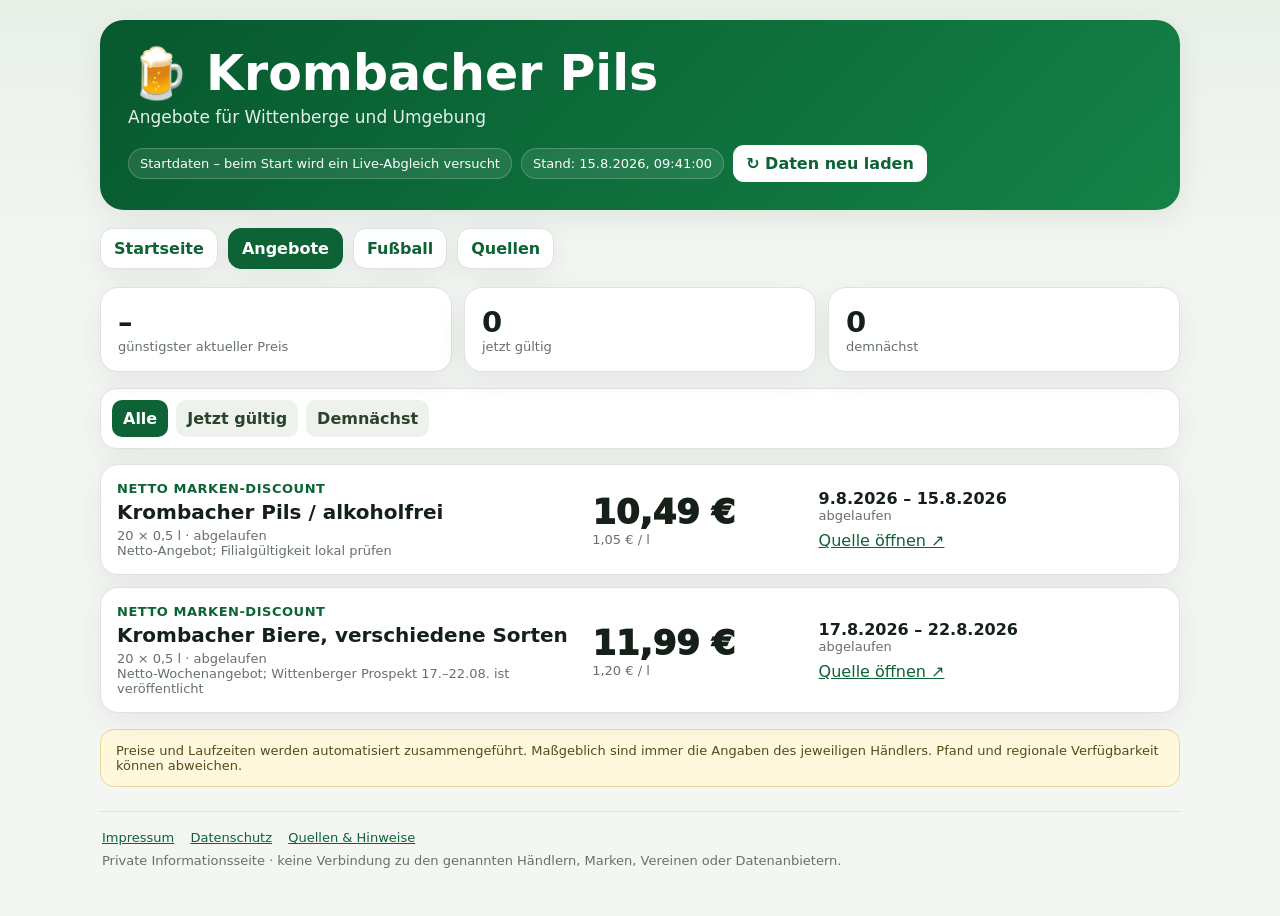
==== angebote/index.html @ 3f163179 "Regionale Uebersichten starten" ====
<!doctype html>
<html lang="de"><head>
<meta charset="utf-8"><meta name="viewport" content="width=device-width,initial-scale=1">
<meta name="robots" content="noindex,nofollow,noarchive">
<title>Krombacher-Angebote – Wittenberge</title>
<link rel="stylesheet" href="../assets/style.css">
</head><body><div class="wrap">
<section class="hero"><h1>🍺 Krombacher Pils</h1><p>Angebote für Wittenberge und Umgebung</p>
<div class="bar"><span class="badge" id="status">Daten werden geladen …</span><span class="badge" id="updated">Stand: –</span><button class="btn" id="reload">↻ Daten neu laden</button></div>
</section>
<nav class="nav" aria-label="Hauptnavigation"><a href="../">Startseite</a><a class="current" href="./">Angebote</a><a href="../fussball/">Fußball</a><a href="../quellen.html#angebote">Quellen</a></nav>
<section class="stats"><div class="stat"><div class="n" id="best">–</div><div class="l">günstigster aktueller Preis</div></div><div class="stat"><div class="n" id="active">–</div><div class="l">jetzt gültig</div></div><div class="stat"><div class="n" id="future">–</div><div class="l">demnächst</div></div></section>
<div class="controls"><button class="f on" data-f="all">Alle</button><button class="f" data-f="active">Jetzt gültig</button><button class="f" data-f="future">Demnächst</button></div>
<div id="cards" class="cards"></div>
<div class="notice">Preise und Laufzeiten werden automatisiert zusammengeführt. Maßgeblich sind immer die Angaben des jeweiligen Händlers. Pfand und regionale Verfügbarkeit können abweichen.</div>

<footer>
  <a href="../impressum.html">Impressum</a>
  <a href="../datenschutz.html">Datenschutz</a>
  <a href="../quellen.html">Quellen & Hinweise</a>
  <div class="small" style="margin-top:8px">Private Informationsseite · keine Verbindung zu den genannten Händlern, Marken, Vereinen oder Datenanbietern.</div>
</footer>

</div>
<script>
let data={offers:[]},fil="all";const $=s=>document.querySelector(s);
function D(s){return new Date(s+"T00:00:00")} function T(){let d=new Date;return new Date(d.getFullYear(),d.getMonth(),d.getDate())}
function E(s){return String(s??"").replace(/[&<>"']/g,m=>({"&":"&amp;","<":"&lt;",">":"&gt;",'"':"&quot;","'":"&#39;"}[m]))}
function euro(n){return Number(n).toLocaleString("de-DE",{style:"currency",currency:"EUR"})}
function state(o){let t=T();return t<D(o.start)?"future":t>D(o.end)?"expired":"active"}
function fmt(s){return D(s).toLocaleDateString("de-DE")}
function remain(o){let t=T(),a=D(o.start),e=D(o.end),day=86400000;if(t<a){let n=Math.ceil((a-t)/day);return n==1?"beginnt morgen":`beginnt in ${n} Tagen`}if(t>e)return"abgelaufen";let n=Math.floor((e-t)/day);return n==0?"nur noch heute":n==1?"noch 1 Tag":`noch ${n} Tage`}
function render(){let a=data.offers||[],valid=a.filter(o=>state(o)!="expired"),best=valid.length?Math.min(...valid.map(o=>+o.price)):null;$("#best").textContent=best==null?"–":euro(best);$("#active").textContent=a.filter(o=>state(o)=="active").length;$("#future").textContent=a.filter(o=>state(o)=="future").length;$("#status").textContent=data.status||"Daten geladen";$("#updated").textContent=data.updated?"Stand: "+new Date(data.updated).toLocaleString("de-DE"):"Stand: –";let list=a.filter(o=>fil=="all"||state(o)==fil).sort((x,y)=>D(x.end)-D(y.end)),b=$("#cards");b.innerHTML="";if(!list.length){b.innerHTML='<div class="empty">Keine Angebote in dieser Auswahl.</div>';return}for(const o of list){b.insertAdjacentHTML("beforeend",`<article class="card grid3"><div><div class="shop">${E(o.retailer)}</div><div class="product">${E(o.product)}</div><div class="meta">${E(o.pack||"")} · ${state(o)=="active"?"jetzt gültig":state(o)=="future"?"demnächst":"abgelaufen"}</div><div class="small">${E(o.scope||o.note||"")}</div></div><div><div class="price">${euro(o.price)}</div><div class="small">${o.liter_price?euro(o.liter_price)+" / l":""}</div></div><div><b>${fmt(o.start)} – ${fmt(o.end)}</b><div class="small">${E(remain(o))}</div><div style="margin-top:8px"><a target="_blank" rel="noopener noreferrer" href="${o.source_url||"#"}">Quelle öffnen ↗</a></div></div></article>`)}}
async function load(){try{let r=await fetch("angebote.json?"+Date.now(),{cache:"no-store"});data=await r.json();render()}catch(e){$("#status").textContent="Daten konnten nicht geladen werden"}}
$("#reload").onclick=load;document.querySelectorAll(".f").forEach(b=>b.onclick=()=>{document.querySelectorAll(".f").forEach(x=>x.classList.remove("on"));b.classList.add("on");fil=b.dataset.f;render()});load();
</script></body></html>
---- assets/style.css ----
:root{
  --green:#0d6335;--green2:#16894a;--dark:#152019;--muted:#667168;
  --bg:#f3f6f2;--card:#fff;--line:#dce5dd;--gold:#c79a1a;
  --red:#9a3d37;--shadow:0 8px 28px rgba(21,55,30,.08);
}
*{box-sizing:border-box}
html{color-scheme:light}
body{margin:0;font-family:system-ui,-apple-system,BlinkMacSystemFont,"Segoe UI",sans-serif;background:linear-gradient(#e8f0e8 0,#f4f6f3 280px);color:var(--dark)}
a{color:var(--green)}
.wrap{max-width:1120px;margin:auto;padding:20px}
.hero{background:linear-gradient(135deg,#07582e,#148247);color:#fff;border-radius:24px;padding:28px;box-shadow:var(--shadow)}
.hero h1{margin:0;font-size:clamp(30px,5vw,49px);line-height:1.05}
.hero p{margin:8px 0 0;opacity:.9;font-size:17px}
.bar{display:flex;gap:9px;align-items:center;flex-wrap:wrap;margin-top:18px}
.badge{background:#ffffff18;border:1px solid #ffffff35;border-radius:999px;padding:7px 11px;font-size:13px}
.btn{border:0;border-radius:11px;padding:9px 13px;font:inherit;font-weight:800;cursor:pointer;background:#fff;color:var(--green)}
.nav{display:flex;gap:10px;flex-wrap:wrap;margin:18px 0}
.nav a{background:#fff;border:1px solid var(--line);border-radius:13px;padding:10px 13px;text-decoration:none;font-weight:750;box-shadow:var(--shadow)}
.nav a.current{background:var(--green);border-color:var(--green);color:#fff}
.stats{display:grid;grid-template-columns:repeat(3,1fr);gap:12px;margin:16px 0}
.stat,.panel,.card{background:#fff;border:1px solid var(--line);border-radius:18px;box-shadow:var(--shadow)}
.stat{padding:17px}.stat .n{font-size:29px;font-weight:900}.stat .l{color:var(--muted);font-size:13px}
.controls{background:#fff;border:1px solid var(--line);border-radius:16px;padding:11px;display:flex;gap:8px;flex-wrap:wrap;box-shadow:var(--shadow);margin:15px 0}
.controls button,.controls select{font:inherit;border-radius:10px;padding:9px 11px}
.controls button{border:0;background:#edf2ed;color:#29432e;font-weight:750;cursor:pointer}
.controls button.on{background:var(--green);color:#fff}
.controls select{border:1px solid var(--line);background:#fff;margin-left:auto}
.cards{display:grid;gap:12px}.card{padding:16px}
.shop{color:var(--green);font-weight:900;font-size:13px;text-transform:uppercase;letter-spacing:.04em}
.product{font-size:20px;font-weight:850;margin:4px 0}
.meta,.small{font-size:13px;color:var(--muted)}
.price{font-size:34px;font-weight:950}
.grid3{display:grid;grid-template-columns:1.2fr .55fr .9fr;gap:16px;align-items:center}
.game{display:grid;grid-template-columns:155px 1fr 120px;gap:15px;align-items:center}
.game.core{border-left:5px solid var(--green)}
.teams{display:grid;grid-template-columns:1fr auto 1fr;gap:12px;align-items:center;font-size:18px;font-weight:800}
.home{text-align:right}.score{min-width:72px;text-align:center;font-size:25px;font-weight:950;background:#f1f5f1;border-radius:10px;padding:6px 8px}
.score.s{font-size:14px;color:var(--muted)}
.day{display:flex;align-items:center;gap:10px;margin:23px 0 9px}.day h2{font-size:20px;margin:0}.day i{height:1px;flex:1;background:var(--line)}
.panel{padding:20px;margin:16px 0}.panel h1,.panel h2,.panel h3{margin-top:0}
.notice{background:#fff8dc;border:1px solid #ead797;color:#59491d;padding:13px 15px;border-radius:14px;margin-top:16px;font-size:13px}
.placeholder{background:#fff1f0;border:1px solid #e4aaa5;color:#722d28;padding:2px 5px;border-radius:5px;font-weight:800}
footer{margin-top:24px;border-top:1px solid var(--line);padding:18px 2px 28px;color:var(--muted);font-size:13px}
footer a{margin-right:12px}
.kacheln{display:grid;grid-template-columns:repeat(2,1fr);gap:16px;margin-top:18px}
.kachel{background:#fff;border:1px solid var(--line);border-radius:22px;padding:23px;text-decoration:none;color:var(--dark);box-shadow:var(--shadow)}
.kachel strong{display:block;font-size:25px;margin-bottom:7px}.kachel span{color:var(--muted)}
.empty{padding:35px;text-align:center;background:#fff;border-radius:17px;color:var(--muted)}
code{background:#edf2ed;padding:2px 5px;border-radius:5px}
@media(max-width:780px){
  .stats,.kacheln{grid-template-columns:1fr}.grid3,.game{grid-template-columns:1fr}
  .teams{font-size:15px}.controls select{margin-left:0;width:100%}
}
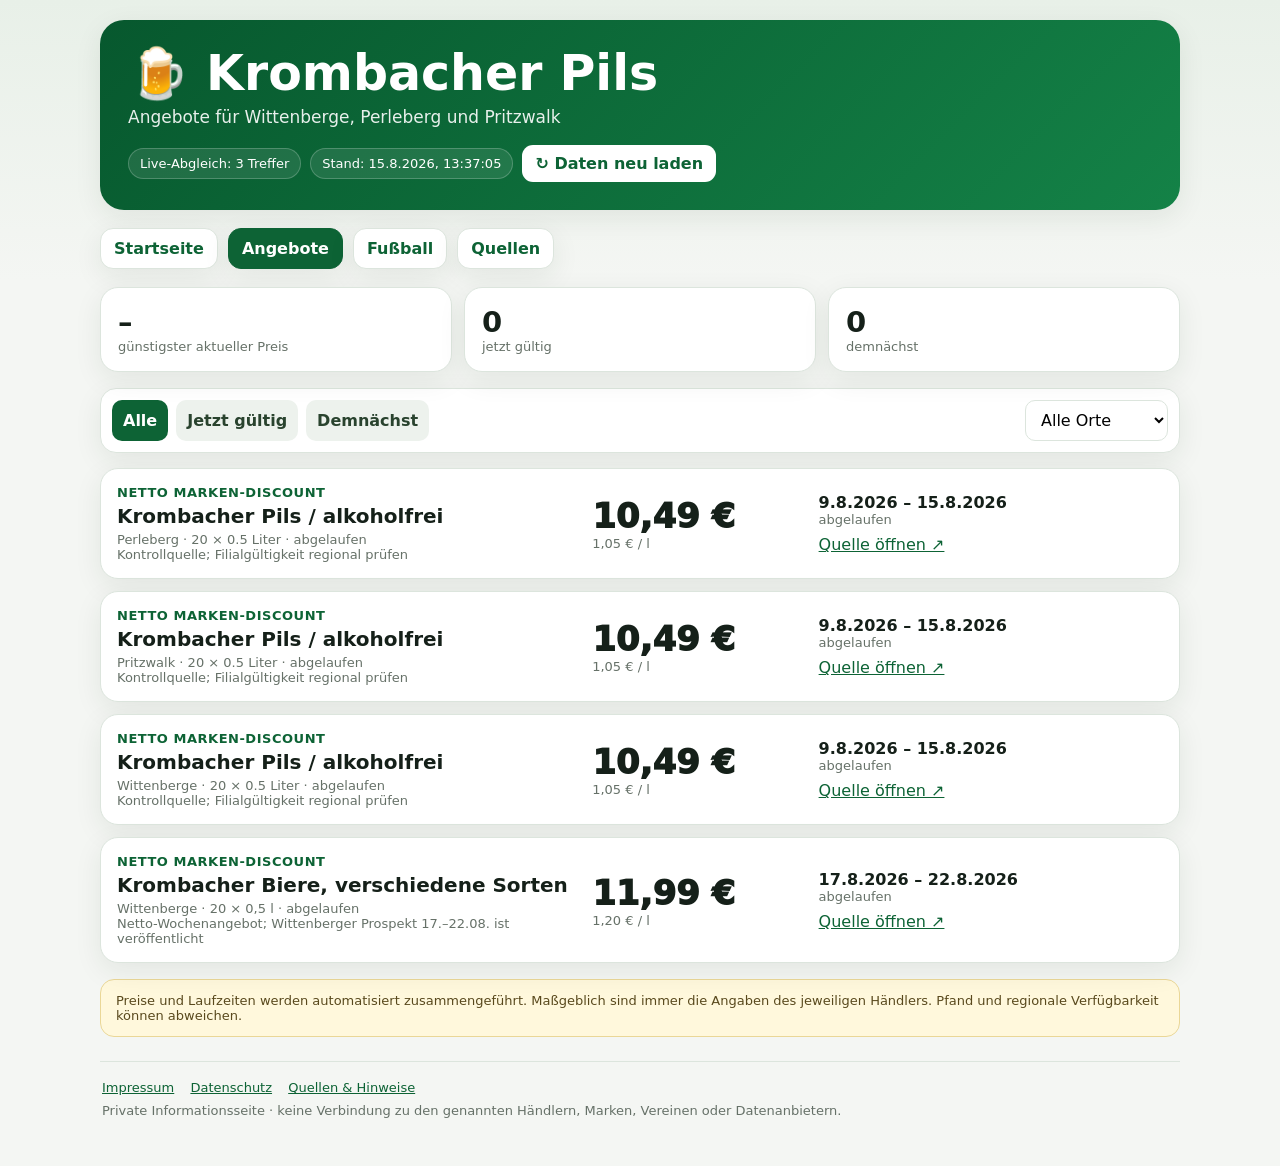
==== commit 1cda1dc5: "Krombacher-Angebote um Perleberg und Pritzwalk erweitern" ====
--- a/angebote/index.html
+++ b/angebote/index.html
@@ -2,15 +2,15 @@
 <html lang="de"><head>
 <meta charset="utf-8"><meta name="viewport" content="width=device-width,initial-scale=1">
 <meta name="robots" content="noindex,nofollow,noarchive">
-<title>Krombacher-Angebote – Wittenberge</title>
+<title>Krombacher-Angebote – Prignitz</title>
 <link rel="stylesheet" href="../assets/style.css">
 </head><body><div class="wrap">
-<section class="hero"><h1>🍺 Krombacher Pils</h1><p>Angebote für Wittenberge und Umgebung</p>
+<section class="hero"><h1>🍺 Krombacher Pils</h1><p>Angebote für Wittenberge, Perleberg und Pritzwalk</p>
 <div class="bar"><span class="badge" id="status">Daten werden geladen …</span><span class="badge" id="updated">Stand: –</span><button class="btn" id="reload">↻ Daten neu laden</button></div>
 </section>
 <nav class="nav" aria-label="Hauptnavigation"><a href="../">Startseite</a><a class="current" href="./">Angebote</a><a href="../fussball/">Fußball</a><a href="../quellen.html#angebote">Quellen</a></nav>
 <section class="stats"><div class="stat"><div class="n" id="best">–</div><div class="l">günstigster aktueller Preis</div></div><div class="stat"><div class="n" id="active">–</div><div class="l">jetzt gültig</div></div><div class="stat"><div class="n" id="future">–</div><div class="l">demnächst</div></div></section>
-<div class="controls"><button class="f on" data-f="all">Alle</button><button class="f" data-f="active">Jetzt gültig</button><button class="f" data-f="future">Demnächst</button></div>
+<div class="controls"><button class="f on" data-f="all">Alle</button><button class="f" data-f="active">Jetzt gültig</button><button class="f" data-f="future">Demnächst</button><select id="place"><option value="">Alle Orte</option></select></div>
 <div id="cards" class="cards"></div>
 <div class="notice">Preise und Laufzeiten werden automatisiert zusammengeführt. Maßgeblich sind immer die Angaben des jeweiligen Händlers. Pfand und regionale Verfügbarkeit können abweichen.</div>
 
@@ -30,7 +30,9 @@
 function state(o){let t=T();return t<D(o.start)?"future":t>D(o.end)?"expired":"active"}
 function fmt(s){return D(s).toLocaleDateString("de-DE")}
 function remain(o){let t=T(),a=D(o.start),e=D(o.end),day=86400000;if(t<a){let n=Math.ceil((a-t)/day);return n==1?"beginnt morgen":`beginnt in ${n} Tagen`}if(t>e)return"abgelaufen";let n=Math.floor((e-t)/day);return n==0?"nur noch heute":n==1?"noch 1 Tag":`noch ${n} Tage`}
-function render(){let a=data.offers||[],valid=a.filter(o=>state(o)!="expired"),best=valid.length?Math.min(...valid.map(o=>+o.price)):null;$("#best").textContent=best==null?"–":euro(best);$("#active").textContent=a.filter(o=>state(o)=="active").length;$("#future").textContent=a.filter(o=>state(o)=="future").length;$("#status").textContent=data.status||"Daten geladen";$("#updated").textContent=data.updated?"Stand: "+new Date(data.updated).toLocaleString("de-DE"):"Stand: –";let list=a.filter(o=>fil=="all"||state(o)==fil).sort((x,y)=>D(x.end)-D(y.end)),b=$("#cards");b.innerHTML="";if(!list.length){b.innerHTML='<div class="empty">Keine Angebote in dieser Auswahl.</div>';return}for(const o of list){b.insertAdjacentHTML("beforeend",`<article class="card grid3"><div><div class="shop">${E(o.retailer)}</div><div class="product">${E(o.product)}</div><div class="meta">${E(o.pack||"")} · ${state(o)=="active"?"jetzt gültig":state(o)=="future"?"demnächst":"abgelaufen"}</div><div class="small">${E(o.scope||o.note||"")}</div></div><div><div class="price">${euro(o.price)}</div><div class="small">${o.liter_price?euro(o.liter_price)+" / l":""}</div></div><div><b>${fmt(o.start)} – ${fmt(o.end)}</b><div class="small">${E(remain(o))}</div><div style="margin-top:8px"><a target="_blank" rel="noopener noreferrer" href="${o.source_url||"#"}">Quelle öffnen ↗</a></div></div></article>`)}}
-async function load(){try{let r=await fetch("angebote.json?"+Date.now(),{cache:"no-store"});data=await r.json();render()}catch(e){$("#status").textContent="Daten konnten nicht geladen werden"}}
-$("#reload").onclick=load;document.querySelectorAll(".f").forEach(b=>b.onclick=()=>{document.querySelectorAll(".f").forEach(x=>x.classList.remove("on"));b.classList.add("on");fil=b.dataset.f;render()});load();
+function ok(o){let p=$("#place").value;if(p&&(o.place||"Wittenberge")!=p)return false;if(fil!="all"&&state(o)!=fil)return false;return true}
+function places(){let cur=$("#place").value,a=[...new Set((data.offers||[]).map(o=>o.place||"Wittenberge"))].sort();$("#place").innerHTML='<option value="">Alle Orte</option>'+a.map(x=>`<option>${E(x)}</option>`).join("");if(a.includes(cur))$("#place").value=cur}
+function render(){let a=data.offers||[],valid=a.filter(o=>state(o)!="expired"),best=valid.length?Math.min(...valid.map(o=>+o.price)):null;$("#best").textContent=best==null?"–":euro(best);$("#active").textContent=a.filter(o=>state(o)=="active").length;$("#future").textContent=a.filter(o=>state(o)=="future").length;$("#status").textContent=data.status||"Daten geladen";$("#updated").textContent=data.updated?"Stand: "+new Date(data.updated).toLocaleString("de-DE"):"Stand: –";let list=a.filter(ok).sort((x,y)=>D(x.end)-D(y.end)||String(x.place||"").localeCompare(String(y.place||""))),b=$("#cards");b.innerHTML="";if(!list.length){b.innerHTML='<div class="empty">Keine Angebote in dieser Auswahl.</div>';return}for(const o of list){b.insertAdjacentHTML("beforeend",`<article class="card grid3"><div><div class="shop">${E(o.retailer)}</div><div class="product">${E(o.product)}</div><div class="meta">${E(o.place||"Wittenberge")} · ${E(o.pack||"")} · ${state(o)=="active"?"jetzt gültig":state(o)=="future"?"demnächst":"abgelaufen"}</div><div class="small">${E(o.scope||o.note||"")}</div></div><div><div class="price">${euro(o.price)}</div><div class="small">${o.liter_price?euro(o.liter_price)+" / l":""}</div></div><div><b>${fmt(o.start)} – ${fmt(o.end)}</b><div class="small">${E(remain(o))}</div><div style="margin-top:8px"><a target="_blank" rel="noopener noreferrer" href="${o.source_url||"#"}">Quelle öffnen ↗</a></div></div></article>`)}}
+async function load(){try{let r=await fetch("angebote.json?"+Date.now(),{cache:"no-store"});data=await r.json();places();render()}catch(e){$("#status").textContent="Daten konnten nicht geladen werden"}}
+$("#reload").onclick=load;document.querySelectorAll(".f").forEach(b=>b.onclick=()=>{document.querySelectorAll(".f").forEach(x=>x.classList.remove("on"));b.classList.add("on");fil=b.dataset.f;render()});$("#place").onchange=render;load();
 </script></body></html>
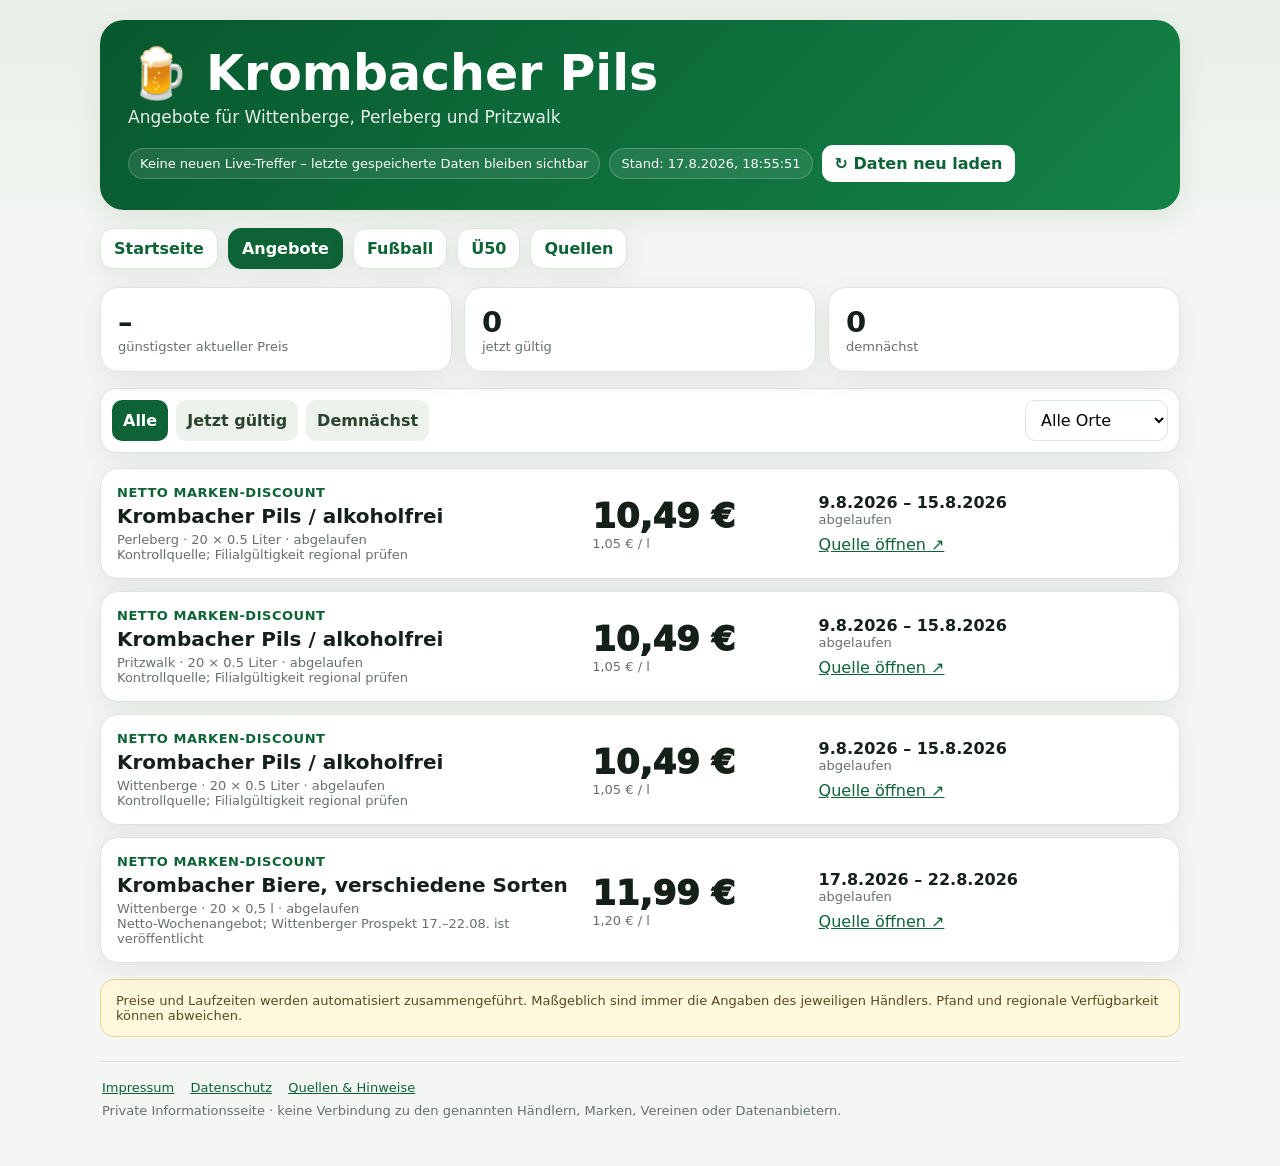
==== commit e0d71585: "UE50-Spielserie ergaenzen" ====
--- a/angebote/index.html
+++ b/angebote/index.html
@@ -8,7 +8,7 @@
 <section class="hero"><h1>🍺 Krombacher Pils</h1><p>Angebote für Wittenberge, Perleberg und Pritzwalk</p>
 <div class="bar"><span class="badge" id="status">Daten werden geladen …</span><span class="badge" id="updated">Stand: –</span><button class="btn" id="reload">↻ Daten neu laden</button></div>
 </section>
-<nav class="nav" aria-label="Hauptnavigation"><a href="../">Startseite</a><a class="current" href="./">Angebote</a><a href="../fussball/">Fußball</a><a href="../quellen.html#angebote">Quellen</a></nav>
+<nav class="nav" aria-label="Hauptnavigation"><a href="../">Startseite</a><a class="current" href="./">Angebote</a><a href="../fussball/">Fußball</a><a href="../ue50/">Ü50</a><a href="../quellen.html#angebote">Quellen</a></nav>
 <section class="stats"><div class="stat"><div class="n" id="best">–</div><div class="l">günstigster aktueller Preis</div></div><div class="stat"><div class="n" id="active">–</div><div class="l">jetzt gültig</div></div><div class="stat"><div class="n" id="future">–</div><div class="l">demnächst</div></div></section>
 <div class="controls"><button class="f on" data-f="all">Alle</button><button class="f" data-f="active">Jetzt gültig</button><button class="f" data-f="future">Demnächst</button><select id="place"><option value="">Alle Orte</option></select></div>
 <div id="cards" class="cards"></div>
--- a/assets/style.css
+++ b/assets/style.css
@@ -42,7 +42,7 @@
 .placeholder{background:#fff1f0;border:1px solid #e4aaa5;color:#722d28;padding:2px 5px;border-radius:5px;font-weight:800}
 footer{margin-top:24px;border-top:1px solid var(--line);padding:18px 2px 28px;color:var(--muted);font-size:13px}
 footer a{margin-right:12px}
-.kacheln{display:grid;grid-template-columns:repeat(2,1fr);gap:16px;margin-top:18px}
+.kacheln{display:grid;grid-template-columns:repeat(auto-fit,minmax(260px,1fr));gap:16px;margin-top:18px}
 .kachel{background:#fff;border:1px solid var(--line);border-radius:22px;padding:23px;text-decoration:none;color:var(--dark);box-shadow:var(--shadow)}
 .kachel strong{display:block;font-size:25px;margin-bottom:7px}.kachel span{color:var(--muted)}
 .empty{padding:35px;text-align:center;background:#fff;border-radius:17px;color:var(--muted)}
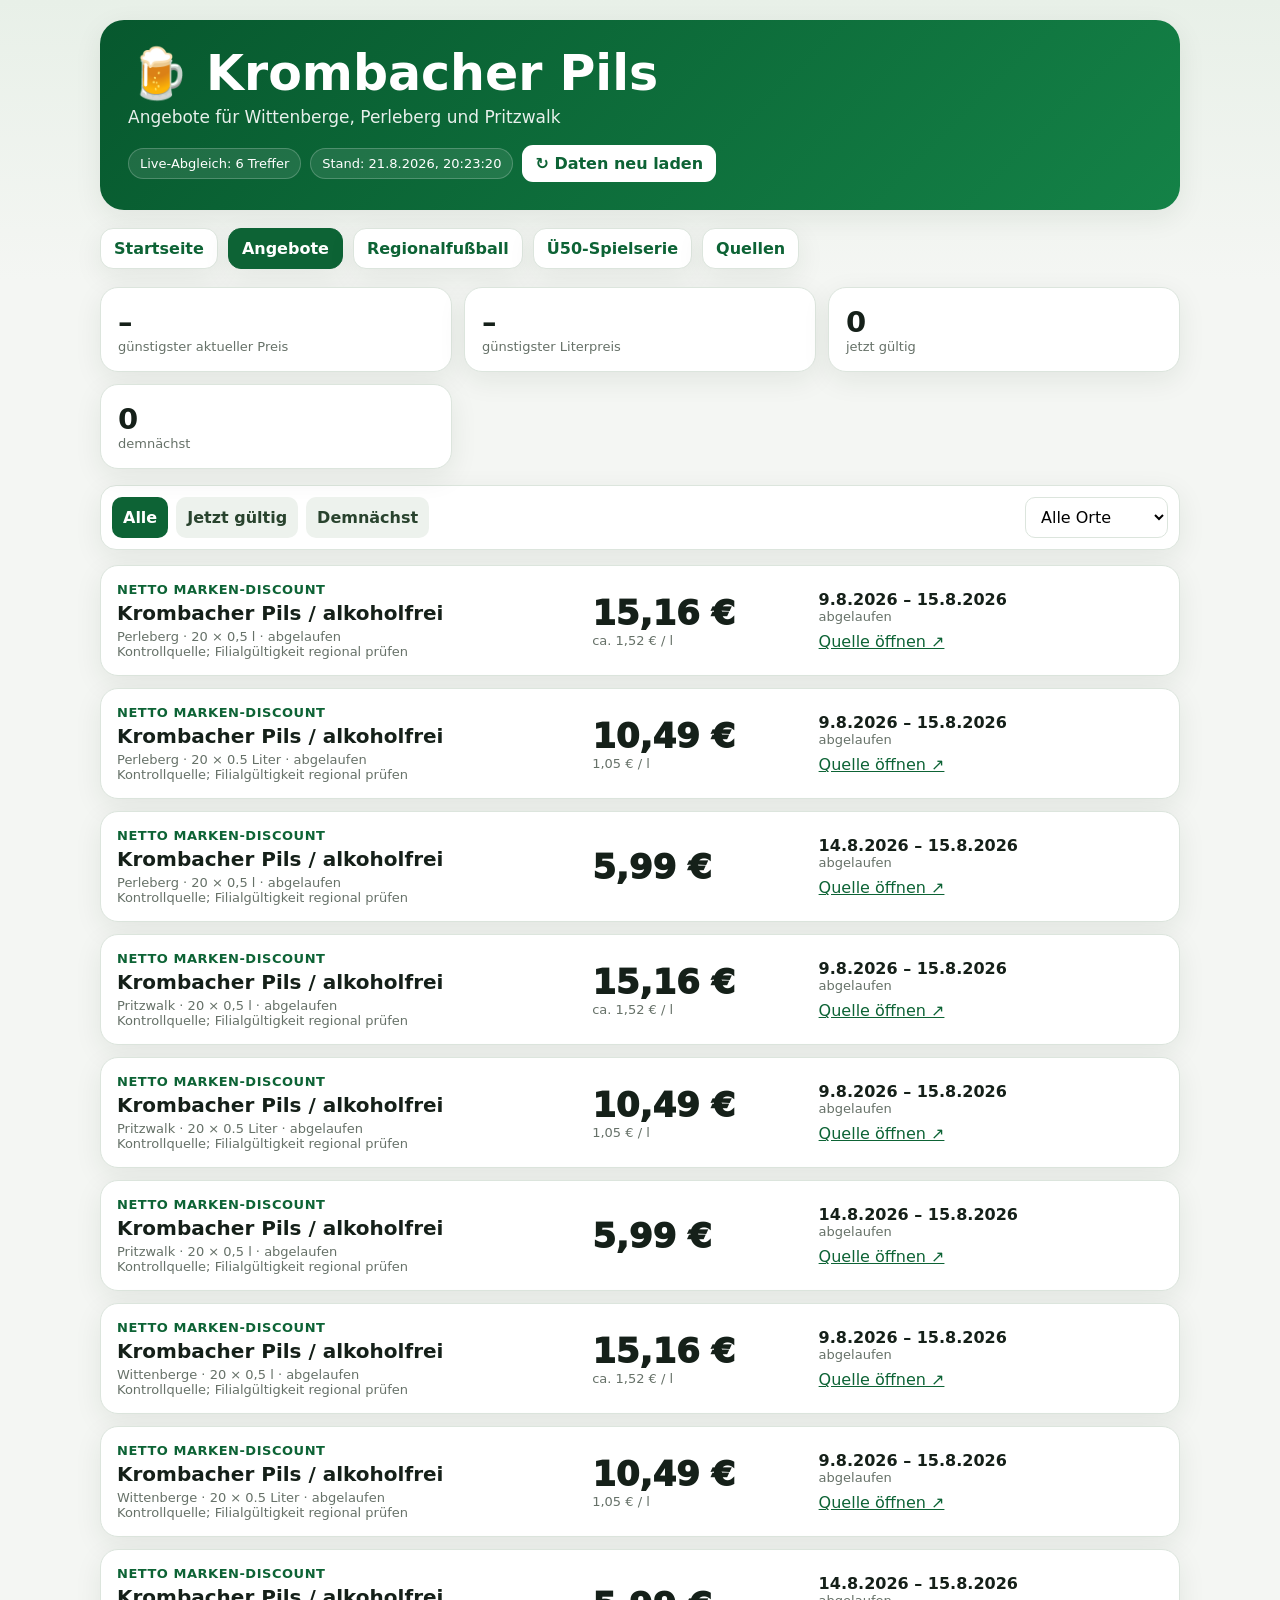
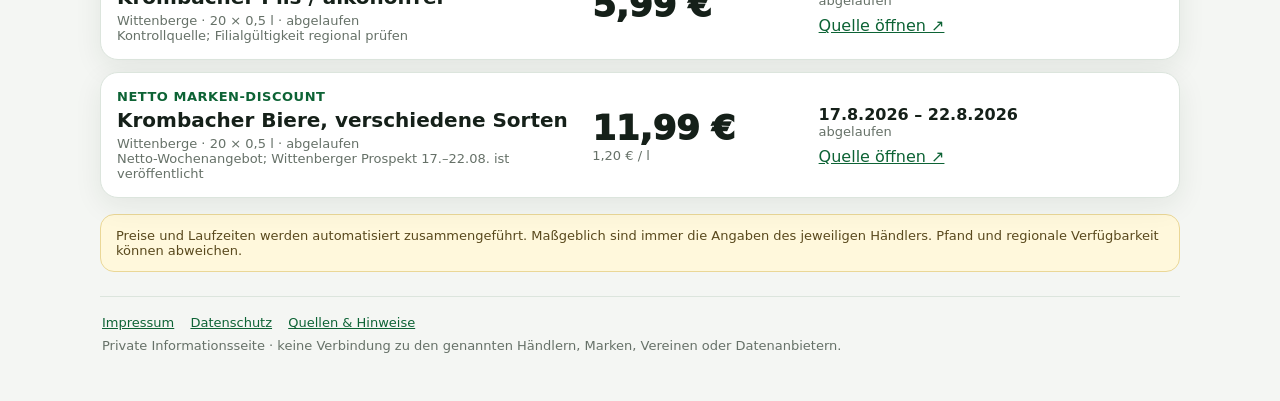
==== commit a72b8283: "Literpreise auf Angebotsseite anzeigen" ====
--- a/angebote/index.html
+++ b/angebote/index.html
@@ -8,8 +8,8 @@
 <section class="hero"><h1>🍺 Krombacher Pils</h1><p>Angebote für Wittenberge, Perleberg und Pritzwalk</p>
 <div class="bar"><span class="badge" id="status">Daten werden geladen …</span><span class="badge" id="updated">Stand: –</span><button class="btn" id="reload">↻ Daten neu laden</button></div>
 </section>
-<nav class="nav" aria-label="Hauptnavigation"><a href="../">Startseite</a><a class="current" href="./">Angebote</a><a href="../fussball/">Fußball</a><a href="../ue50/">Ü50</a><a href="../quellen.html#angebote">Quellen</a></nav>
-<section class="stats"><div class="stat"><div class="n" id="best">–</div><div class="l">günstigster aktueller Preis</div></div><div class="stat"><div class="n" id="active">–</div><div class="l">jetzt gültig</div></div><div class="stat"><div class="n" id="future">–</div><div class="l">demnächst</div></div></section>
+<nav class="nav" aria-label="Hauptnavigation"><a href="../">Startseite</a><a class="current" href="./">Angebote</a><a href="../fussball/">Regionalfußball</a><a href="../ue50/">Ü50-Spielserie</a><a href="../quellen.html#angebote">Quellen</a></nav>
+<section class="stats"><div class="stat"><div class="n" id="best">–</div><div class="l">günstigster aktueller Preis</div></div><div class="stat"><div class="n" id="bestLiter">–</div><div class="l">günstigster Literpreis</div></div><div class="stat"><div class="n" id="active">–</div><div class="l">jetzt gültig</div></div><div class="stat"><div class="n" id="future">–</div><div class="l">demnächst</div></div></section>
 <div class="controls"><button class="f on" data-f="all">Alle</button><button class="f" data-f="active">Jetzt gültig</button><button class="f" data-f="future">Demnächst</button><select id="place"><option value="">Alle Orte</option></select></div>
 <div id="cards" class="cards"></div>
 <div class="notice">Preise und Laufzeiten werden automatisiert zusammengeführt. Maßgeblich sind immer die Angaben des jeweiligen Händlers. Pfand und regionale Verfügbarkeit können abweichen.</div>
@@ -30,9 +30,12 @@
 function state(o){let t=T();return t<D(o.start)?"future":t>D(o.end)?"expired":"active"}
 function fmt(s){return D(s).toLocaleDateString("de-DE")}
 function remain(o){let t=T(),a=D(o.start),e=D(o.end),day=86400000;if(t<a){let n=Math.ceil((a-t)/day);return n==1?"beginnt morgen":`beginnt in ${n} Tagen`}if(t>e)return"abgelaufen";let n=Math.floor((e-t)/day);return n==0?"nur noch heute":n==1?"noch 1 Tag":`noch ${n} Tage`}
+function packLiters(o){let s=String(o.pack||"").replace(",",".");let m=s.match(/(\d+)\s*[x×]\s*(\d+(?:\.\d+)?)\s*(?:l|liter)/i);if(m)return Number(m[1])*Number(m[2]);m=s.match(/(\d+(?:\.\d+)?)\s*(?:l|liter)/i);return m?Number(m[1]):null}
+function literPrice(o){let lp=Number(o.liter_price);if(lp>0)return {value:lp,calculated:false};let liters=packLiters(o),price=Number(o.price),calc=liters&&price?price/liters:null;return calc&&calc>=0.75&&calc<=5?{value:calc,calculated:true}:null}
+function literText(o){let lp=literPrice(o);return lp?(lp.calculated?"ca. ":"")+euro(lp.value)+" / l":""}
 function ok(o){let p=$("#place").value;if(p&&(o.place||"Wittenberge")!=p)return false;if(fil!="all"&&state(o)!=fil)return false;return true}
 function places(){let cur=$("#place").value,a=[...new Set((data.offers||[]).map(o=>o.place||"Wittenberge"))].sort();$("#place").innerHTML='<option value="">Alle Orte</option>'+a.map(x=>`<option>${E(x)}</option>`).join("");if(a.includes(cur))$("#place").value=cur}
-function render(){let a=data.offers||[],valid=a.filter(o=>state(o)!="expired"),best=valid.length?Math.min(...valid.map(o=>+o.price)):null;$("#best").textContent=best==null?"–":euro(best);$("#active").textContent=a.filter(o=>state(o)=="active").length;$("#future").textContent=a.filter(o=>state(o)=="future").length;$("#status").textContent=data.status||"Daten geladen";$("#updated").textContent=data.updated?"Stand: "+new Date(data.updated).toLocaleString("de-DE"):"Stand: –";let list=a.filter(ok).sort((x,y)=>D(x.end)-D(y.end)||String(x.place||"").localeCompare(String(y.place||""))),b=$("#cards");b.innerHTML="";if(!list.length){b.innerHTML='<div class="empty">Keine Angebote in dieser Auswahl.</div>';return}for(const o of list){b.insertAdjacentHTML("beforeend",`<article class="card grid3"><div><div class="shop">${E(o.retailer)}</div><div class="product">${E(o.product)}</div><div class="meta">${E(o.place||"Wittenberge")} · ${E(o.pack||"")} · ${state(o)=="active"?"jetzt gültig":state(o)=="future"?"demnächst":"abgelaufen"}</div><div class="small">${E(o.scope||o.note||"")}</div></div><div><div class="price">${euro(o.price)}</div><div class="small">${o.liter_price?euro(o.liter_price)+" / l":""}</div></div><div><b>${fmt(o.start)} – ${fmt(o.end)}</b><div class="small">${E(remain(o))}</div><div style="margin-top:8px"><a target="_blank" rel="noopener noreferrer" href="${o.source_url||"#"}">Quelle öffnen ↗</a></div></div></article>`)}}
+function render(){let a=data.offers||[],valid=a.filter(o=>state(o)!="expired"),best=valid.length?Math.min(...valid.map(o=>+o.price)):null,liters=valid.map(literPrice).filter(Boolean).map(x=>x.value),bestLiter=liters.length?Math.min(...liters):null;$("#best").textContent=best==null?"–":euro(best);$("#bestLiter").textContent=bestLiter==null?"–":euro(bestLiter)+"/l";$("#active").textContent=a.filter(o=>state(o)=="active").length;$("#future").textContent=a.filter(o=>state(o)=="future").length;$("#status").textContent=data.status||"Daten geladen";$("#updated").textContent=data.updated?"Stand: "+new Date(data.updated).toLocaleString("de-DE"):"Stand: –";let list=a.filter(ok).sort((x,y)=>D(x.end)-D(y.end)||String(x.place||"").localeCompare(String(y.place||""))),b=$("#cards");b.innerHTML="";if(!list.length){b.innerHTML='<div class="empty">Keine Angebote in dieser Auswahl.</div>';return}for(const o of list){b.insertAdjacentHTML("beforeend",`<article class="card grid3"><div><div class="shop">${E(o.retailer)}</div><div class="product">${E(o.product)}</div><div class="meta">${E(o.place||"Wittenberge")} · ${E(o.pack||"")} · ${state(o)=="active"?"jetzt gültig":state(o)=="future"?"demnächst":"abgelaufen"}</div><div class="small">${E(o.scope||o.note||"")}</div></div><div><div class="price">${euro(o.price)}</div><div class="small">${E(literText(o))}</div></div><div><b>${fmt(o.start)} – ${fmt(o.end)}</b><div class="small">${E(remain(o))}</div><div style="margin-top:8px"><a target="_blank" rel="noopener noreferrer" href="${o.source_url||"#"}">Quelle öffnen ↗</a></div></div></article>`)}}
 async function load(){try{let r=await fetch("angebote.json?"+Date.now(),{cache:"no-store"});data=await r.json();places();render()}catch(e){$("#status").textContent="Daten konnten nicht geladen werden"}}
 $("#reload").onclick=load;document.querySelectorAll(".f").forEach(b=>b.onclick=()=>{document.querySelectorAll(".f").forEach(x=>x.classList.remove("on"));b.classList.add("on");fil=b.dataset.f;render()});$("#place").onchange=render;load();
 </script></body></html>
